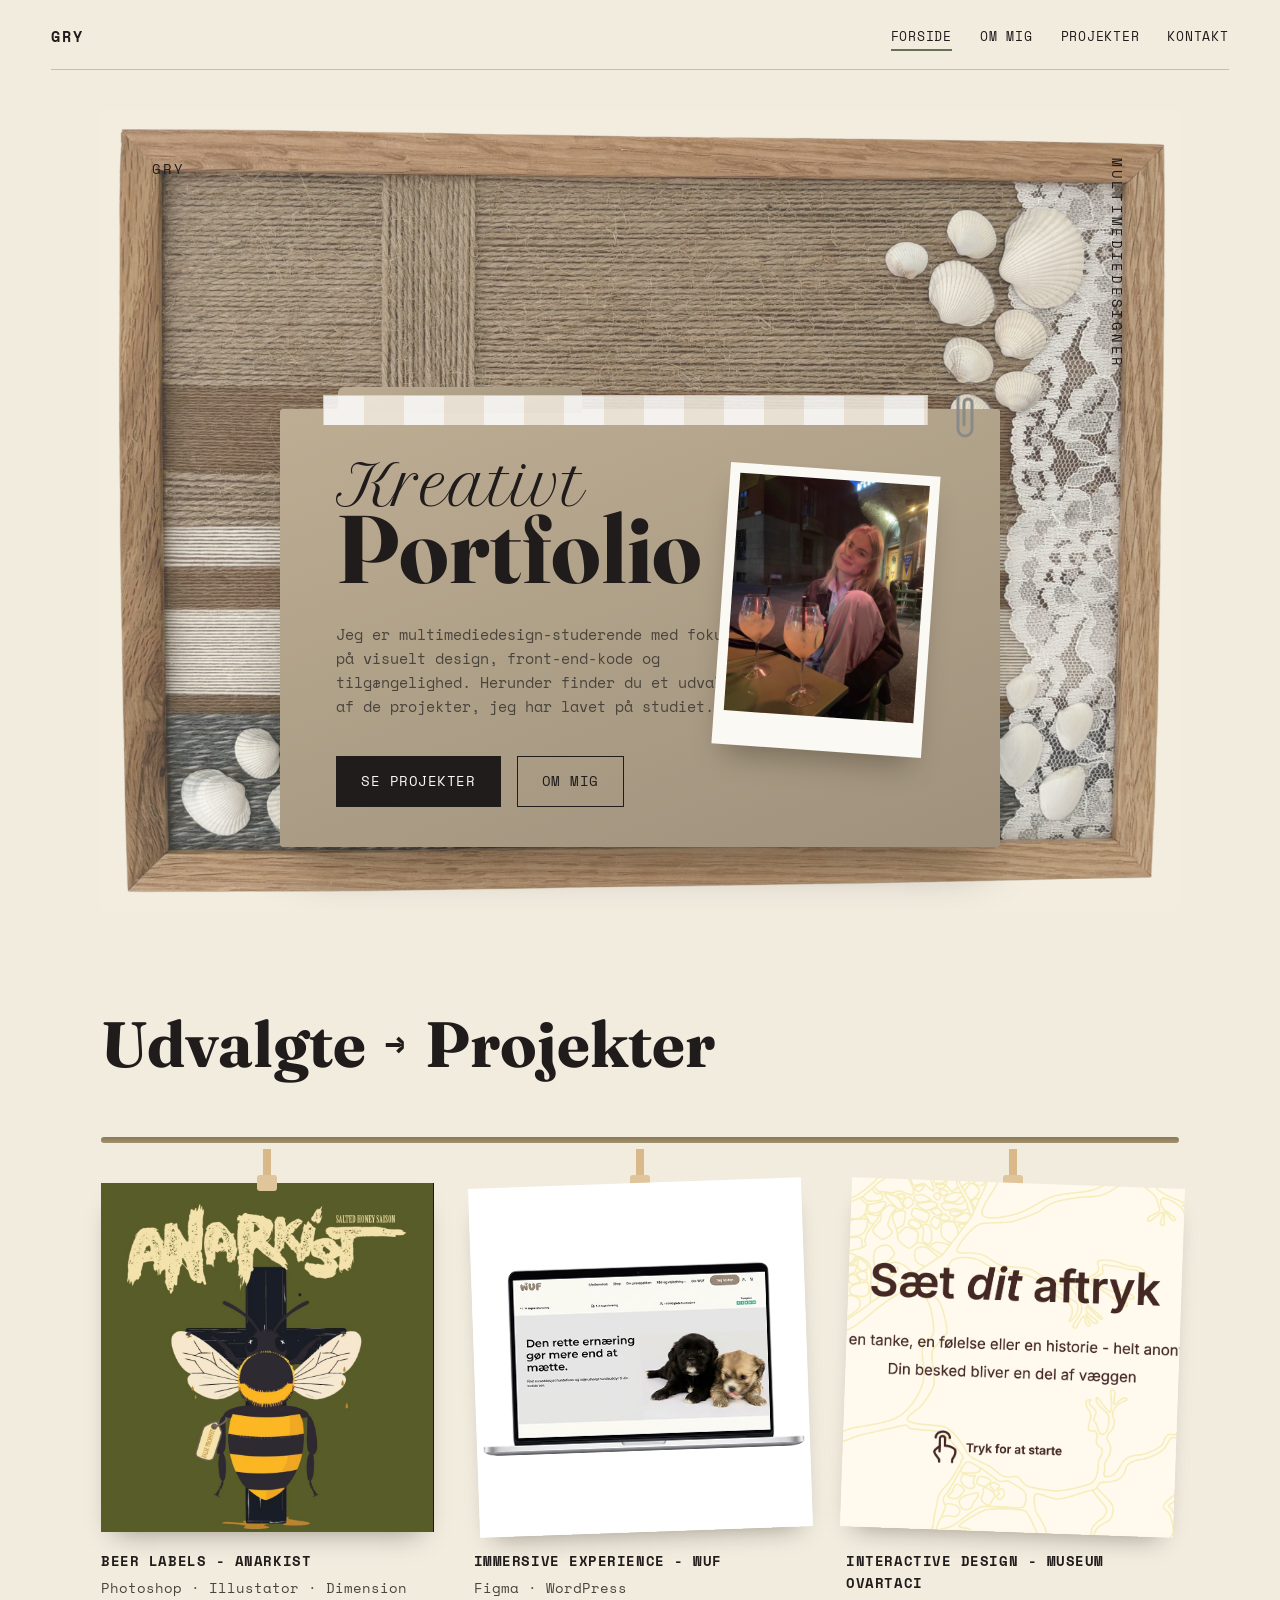
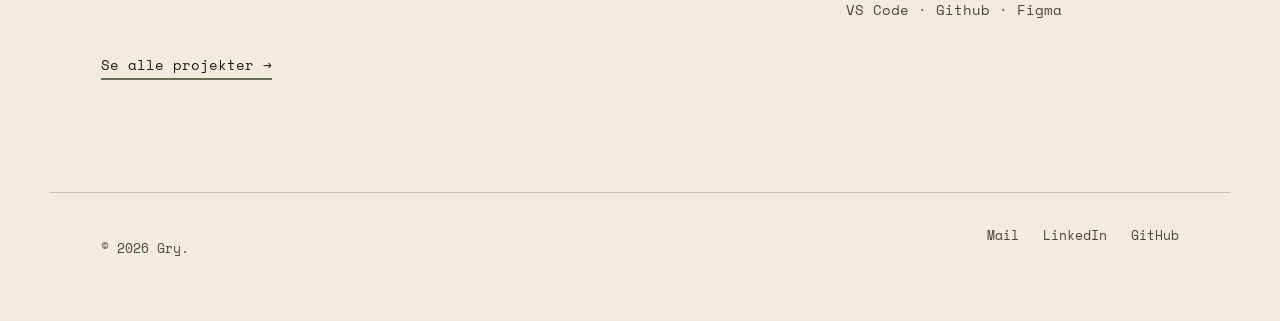
==== index.html @ 0da162b5 "Opsætning af portfolio Opsætning af portfolio, ændring i css, tilføjet flere html filer" ====
<!DOCTYPE html>
<html lang="da">
<head>
<meta charset="UTF-8">
<meta name="viewport" content="width=device-width, initial-scale=1.0">
<title>Gry — Portfolio</title>
<link rel="preconnect" href="https://fonts.googleapis.com">
<link href="https://fonts.googleapis.com/css2?family=Fraunces:opsz,wght@9..144,600;9..144,700&family=Petit+Formal+Script&family=Space+Mono:wght@400;700&display=swap" rel="stylesheet">
<link rel="stylesheet" href="css/scrapbook.css">
</head>
<body>

<a class="skip-link" href="#main">Spring til indhold</a>

<header class="site-header">
  <nav class="main-nav" aria-label="Hovednavigation">
    <a href="index.html" class="logo">Gry</a>
    <ul class="nav-links">
      <li><a href="index.html" aria-current="page">Forside</a></li>
      <li><a href="om-mig.html">Om mig</a></li>
      <li><a href="projekter.html">Projekter</a></li>
      <li><a href="kontakt.html">Kontakt</a></li>
    </ul>
  </nav>
</header>

<main id="main">

  <section class="folder-scene">
    <div class="folder-scene-bg">
      <img class="folder-scene-image" src="images/muslinge-billede.png" alt="">

      <div class="folder-topline">
        <span>Gry</span>
        <span class="vertical-label">Multimediedesigner</span>
      </div>

      <div class="folder-card">
        <div class="folder-papers" aria-hidden="true"></div>

        <svg class="paperclip" viewBox="0 0 34 60" aria-hidden="true">
          <path d="M10 10 V42 a7 7 0 0 0 14 0 V16 a4 4 0 0 0 -8 0 V38" fill="none" stroke="#8a8a8a" stroke-width="3" stroke-linecap="round"/>
        </svg>

        <figure class="polaroid" aria-hidden="true">
        <img
          class="polaroid-photo"
          src="images/profilbillede.JPG"
          alt="Portræt af Gry.">
        </figure>

        <p class="folder-title-script">Kreativt</p>
        <h1 class="folder-title-main">Portfolio</h1>

        <p class="folder-tagline">Jeg er multimediedesign-studerende med fokus på visuelt design, front-end-kode og tilgængelighed. Herunder finder du et udvalg af de projekter, jeg har lavet på studiet.</p>

        <div class="folder-actions">
          <a href="projekter.html" class="btn btn-primary">Se projekter</a>
          <a href="om-mig.html" class="btn btn-ghost">Om mig</a>
        </div>
      </div>
    </div>
  </section>

  <section class="clothesline-section" aria-labelledby="works-heading">
    <h2 id="works-heading" class="section-heading-big">Udvalgte <span class="arrow">&rarr;</span> Projekter</h2>

    <div class="clothesline-rope" aria-hidden="true"></div>

    <div class="clothesline-items">
      <article class="clothesline-item">
        <svg class="peg" viewBox="0 0 20 42" aria-hidden="true">
          <rect x="6" y="0" width="8" height="30" fill="#d9b98a"/>
          <rect x="0" y="26" width="20" height="16" rx="3" fill="#e0c49a"/>
        </svg>
        <img
         class="clothesline-photo"
         src="images/bee-flat-beerlabel.png" alt="Beer Labels - Anarkist">
        <h3>Beer Labels - Anarkist</h3>
        <p>Photoshop · Illustator · Dimension</p>
      </article>

      <article class="clothesline-item">
        <svg class="peg" viewBox="0 0 20 42" aria-hidden="true">
          <rect x="6" y="0" width="8" height="30" fill="#d9b98a"/>
          <rect x="0" y="26" width="20" height="16" rx="3" fill="#e0c49a"/>
        </svg>
        <img
         class="clothesline-photo"
         src="images/wuf-computer.png" alt="Immersive Experience - WUF">
        <h3>Immersive Experience - WUF</h3>
        <p>Figma · WordPress</p>
      </article>

      <article class="clothesline-item">
        <svg class="peg" viewBox="0 0 20 42" aria-hidden="true">
          <rect x="6" y="0" width="8" height="30" fill="#d9b98a"/>
          <rect x="0" y="26" width="20" height="16" rx="3" fill="#e0c49a"/>
        </svg>
        <img
         class="clothesline-photo"
         src="images/ovartaci-tabletskærm.png" alt="Interactive Design - Museum Ovartaci">
        <h3>Interactive Design - Museum Ovartaci</h3>
        <p>VS Code · Github · Figma</p>
      </article>
    </div>

    <a href="projekter.html" class="link-arrow">Se alle projekter &rarr;</a>
  </section>

</main>

<footer class="site-footer">
  <p>&copy; 2026 Gry.</p>
  <ul class="footer-links">
    <li><a href="mailto:gryblum@gmail.com">Mail</a></li>
    <li><a href="https://www.linkedin.com/in/gry-blum-andresen-62b1443a3/" target="_blank" rel="noopener noreferrer">LinkedIn</a></li>
    <li><a href="https://github.com/gryblum" target="_blank" rel="noopener noreferrer">GitHub</a></li>
  </ul>
</footer>

</body>
</html>
---- css/scrapbook.css ----
/* =========================================================
   SCRAPBOOK / COLLAGE DESIGN SYSTEM
   ========================================================= */

:root {
  --paper: #F3EDE0;
  --paper-warm: #EFE6D3;
  --folder: #bdad93;
  --folder-dark: #9f917c;
  --folder-shadow: #837766;
  --ink: #201C1C;
  --ink-soft: #4A443C;
  --rose: #a2b686;
  --rose-deep: #687155;
  --sage: #8B9574;
  --line: #C9BFA8;
  --paper-white: #FBF9F3;

  --font-script: 'Petit Formal Script', cursive;
  --font-display: 'Fraunces', serif;
  --font-mono: 'Space Mono', monospace;

  --max-width: 1180px;
  --gutter: clamp(1.25rem, 4vw, 3.5rem);
}

* { box-sizing: border-box; }
html { scroll-behavior: smooth; }

body {
  margin: 0;
  background: var(--paper);
  background-image:
    repeating-linear-gradient(0deg, rgba(0,0,0,0.012) 0px, transparent 1px, transparent 2px),
    repeating-linear-gradient(90deg, rgba(0,0,0,0.012) 0px, transparent 1px, transparent 2px);
  color: var(--ink);
  font-family: var(--font-mono);
  font-size: 0.98rem;
  line-height: 1.65;
  -webkit-font-smoothing: antialiased;
}
img { max-width: 100%; display: block; }
a { color: inherit; }

/* ---------- Accessibility ---------- */
.skip-link {
  position: absolute;
  left: -999px;
  top: 0;
  background: var(--ink);
  color: var(--paper-white);
  padding: 0.75rem 1.25rem;
  z-index: 200;
  font-family: var(--font-mono);
}
.skip-link:focus { left: var(--gutter); top: var(--gutter); }
:focus-visible { outline: 3px solid var(--rose-deep); outline-offset: 3px; }
.visually-hidden {
  position: absolute; width: 1px; height: 1px; padding: 0; margin: -1px;
  overflow: hidden; clip: rect(0,0,0,0); white-space: nowrap; border: 0;
}

/* ---------- Header / Nav ---------- */
.site-header { padding: 1.5rem var(--gutter) 0; }
.main-nav {
  max-width: var(--max-width);
  margin: 0 auto;
  display: flex;
  align-items: center;
  justify-content: space-between;
  padding-bottom: 1.25rem;
  border-bottom: 1px solid var(--line);
}
.logo {
  font-family: var(--font-mono);
  font-weight: 700;
  font-size: 0.95rem;
  letter-spacing: 0.12em;
  text-transform: uppercase;
  text-decoration: none;
}
.nav-links {
  list-style: none;
  display: flex;
  gap: 1.75rem;
  margin: 0;
  padding: 0;
  font-family: var(--font-mono);
  font-size: 0.8rem;
  letter-spacing: 0.06em;
  text-transform: uppercase;
}
.nav-links a { text-decoration: none; padding-bottom: 3px; border-bottom: 2px solid transparent; }
.nav-links a:hover,
.nav-links a[aria-current="page"] { border-bottom-color: var(--rose-deep); }

/* =========================================================
   FOLDER HERO
   ========================================================= */
.folder-scene {
  max-width: var(--max-width);
  margin: 2.5rem auto 0;
  padding: 0 var(--gutter);
  position: relative;
}
.folder-scene-bg {
  position: relative;
  border-radius: 4px;
  overflow: hidden;
  padding: 3rem var(--gutter) 4rem;
  min-height: 560px;
  display: flex;
  flex-direction: column;
}
.folder-scene-image {
  position: absolute;
  inset: 0;
  width: 100%;
  height: 100%;
  object-fit: cover;
  z-index: 0;
}
.folder-scene-bg::after {
  content: "";
  position: absolute;
  inset: 0;
  background: rgba(243, 237, 224, 0.25);
  z-index: 1;
}
.folder-topline {
  position: relative;
  z-index: 2;
  display: flex;
  justify-content: space-between;
  align-items: flex-start;
  font-family: var(--font-mono);
  font-size: 0.85rem;
  letter-spacing: 0.12em;
  text-transform: uppercase;
  color: var(--ink);
}
.folder-topline .vertical-label {
  writing-mode: vertical-rl;
  letter-spacing: 0.2em;
}

.folder-card {
  position: relative;
  z-index: 2;
  margin: 2.5rem auto 0;
  width: min(720px, 100%);
  background: linear-gradient(160deg, var(--folder) 0%, var(--folder-dark) 100%);
  border-radius: 3px;
  padding: 3rem clamp(1.5rem, 5vw, 3.5rem) 2.5rem;
  box-shadow: 0 30px 50px -20px rgba(20,15,5,0.45);
}
.folder-card::before {
  /* folder tab */
  content: "";
  position: absolute;
  top: -22px;
  left: 8%;
  width: 34%;
  height: 26px;
  background: linear-gradient(160deg, var(--folder) 0%, var(--folder-dark) 100%);
  border-radius: 6px 6px 0 0;
}
.folder-papers {
  position: absolute;
  top: -14px;
  left: 6%;
  right: 10%;
  height: 30px;
  background: repeating-linear-gradient(90deg, #fff 0 40px, #f2ece0 40px 80px);
  border: 1px solid #ddd6c4;
  border-bottom: none;
  opacity: 0.85;
}

.folder-title-script {
  font-family: var(--font-script);
  font-size: clamp(2.2rem, 6vw, 3.5rem);
  line-height: 1;
  margin: 0 0 -0.6rem;
  color: var(--ink);
}
.folder-title-main {
  font-family: var(--font-display);
  font-weight: 700;
  font-size: clamp(3rem, 10vw, 6rem);
  line-height: 0.95;
  margin: 0;
  color: var(--ink);
}
.folder-tagline {
  font-family: var(--font-mono);
  font-size: 0.92rem;
  max-width: 46ch;
  margin: 1.75rem 0 0;
  color: var(--ink-soft);
}

.polaroid {
  position: absolute;
  top: 10%;
  right: 4%;
  width: clamp(150px, 20vw, 210px);
  background: var(--paper-white);
  padding: 10px 10px 34px;
  box-shadow: 0 18px 30px -12px rgba(20,15,5,0.35);
  transform: rotate(4deg);
}
.polaroid-photo {
  width: 100%;
  aspect-ratio: 4/5;
  object-fit: cover;
  display: block;
}
.paperclip {
  position: absolute;
  top: -22px;
  right: 18px;
  width: 34px;
  height: 60px;
}

.folder-actions {
  display: flex;
  gap: 1rem;
  flex-wrap: wrap;
  margin-top: 2.25rem;
}

/* ---------- Buttons ---------- */
.btn {
  font-family: var(--font-mono);
  font-size: 0.85rem;
  letter-spacing: 0.04em;
  padding: 0.85rem 1.5rem;
  text-decoration: none;
  display: inline-block;
  border: 1.5px solid var(--ink);
  text-transform: uppercase;
}
.btn-primary { background: var(--ink); color: var(--paper-white); }
.btn-primary:hover { background: var(--rose-deep); border-color: var(--rose-deep); }
.btn-ghost { background: transparent; color: var(--ink); }
.btn-ghost:hover { border-color: var(--rose-deep); color: var(--rose-deep); }

/* =========================================================
   CLOTHESLINE / SAMPLE WORKS SECTION
   ========================================================= */
.clothesline-section {
  max-width: var(--max-width);
  margin: 0 auto;
  padding: 5rem var(--gutter) 4rem;
}
.clothesline-rope {
  position: relative;
  height: 6px;
  background: linear-gradient(#8a7857, #a0916c);
  border-radius: 3px;
  margin-bottom: 2.5rem;
}
.clothesline-items {
  display: grid;
  grid-template-columns: repeat(3, 1fr);
  gap: 2.5rem;
}
.clothesline-item { position: relative; text-align: left; }
.peg {
  position: absolute;
  top: -34px;
  left: 50%;
  transform: translateX(-50%);
  width: 20px;
  height: 42px;
}
.clothesline-photo {
  width: 100%;
  aspect-ratio: 1 / 1.05;
  object-fit: cover;
  display: block;
  box-shadow: 0 14px 26px -14px rgba(20,15,5,0.4);
}
.clothesline-item:nth-child(2) .clothesline-photo { transform: rotate(-2deg); }
.clothesline-item:nth-child(3) .clothesline-photo { transform: rotate(2deg); }
.clothesline-item h3 {
  font-family: var(--font-mono);
  font-size: 0.85rem;
  text-transform: uppercase;
  letter-spacing: 0.04em;
  margin: 1.1rem 0 0.3rem;
}
.clothesline-item p {
  font-size: 0.85rem;
  color: var(--ink-soft);
  margin: 0;
}

.section-heading-big {
  font-family: var(--font-display);
  font-weight: 700;
  font-size: clamp(2.2rem, 6vw, 4rem);
  margin: 0 0 2.5rem;
  display: flex;
  align-items: center;
  gap: 1.2rem;
}
.section-heading-big .arrow { font-family: var(--font-mono); font-size: 0.5em; }

.link-arrow {
  display: inline-block;
  margin-top: 2rem;
  font-family: var(--font-mono);
  font-size: 0.85rem;
  text-decoration: none;
  border-bottom: 2px solid var(--rose-deep);
  padding-bottom: 2px;
}

/* =========================================================
   FLORAL CORNER DECORATIONS
   ========================================================= */
.floral-corner {
  position: absolute;
  width: clamp(120px, 16vw, 220px);
  opacity: 0.9;
  pointer-events: none;
}
.floral-corner.left { left: -20px; }
.floral-corner.right { right: -20px; }

/* =========================================================
   Shared content blocks (reused across pages)
   ========================================================= */
.content-block {
  max-width: var(--max-width);
  margin: 0 auto;
  padding: 3rem var(--gutter);
  border-top: 1px solid var(--line);
}
.content-block p { max-width: 62ch; color: var(--ink-soft); }

/* ---------- Footer ---------- */
.site-footer {
  max-width: var(--max-width);
  margin: 3rem auto 0;
  padding: 2rem var(--gutter) 3rem;
  border-top: 1px solid var(--line);
  display: flex;
  justify-content: space-between;
  flex-wrap: wrap;
  gap: 1rem;
  color: var(--ink-soft);
  font-size: 0.82rem;
  font-family: var(--font-mono);
}
.footer-links { list-style: none; display: flex; gap: 1.5rem; margin: 0; padding: 0; }
.footer-links a { text-decoration: none; }
.footer-links a:hover { color: var(--rose-deep); }

/* =========================================================
   NOTEBOOK SPREAD (om mig)
   ========================================================= */
.notebook-hero {
  max-width: var(--max-width);
  margin: 2.5rem auto 0;
  padding: 0 var(--gutter);
}
.notebook-kicker {
  font-family: var(--font-mono);
  font-size: 0.85rem;
  letter-spacing: 0.1em;
  text-transform: uppercase;
  color: var(--rose-deep);
  margin: 0 0 0.75rem;
}
.notebook-hero .folder-title-main { font-size: clamp(2.4rem, 7vw, 4.2rem); }
.notebook-hero .folder-tagline { margin-top: 1.25rem; }

.notebook-spread {
  max-width: var(--max-width);
  margin: 3rem auto 0;
  padding: 0 var(--gutter) 4rem;
  display: grid;
  grid-template-columns: 0.9fr 1.3fr;
  gap: 0;
  background: var(--paper-white);
  box-shadow: 0 24px 50px -30px rgba(20,15,5,0.35);
}
.notebook-photo-panel {
  position: relative;
  padding: 2.5rem;
  background: var(--paper-white);
}
.torn-photo {
  position: relative;
  aspect-ratio: 3 / 4;
  background: linear-gradient(150deg, #cfcabb, #8f8a78);
  clip-path: polygon(0 0, 60% 0, 65% 8%, 58% 16%, 68% 24%, 60% 34%, 70% 44%, 62% 55%, 72% 66%, 100% 60%, 100% 100%, 0 100%);
}
.notebook-text-panel {
  position: relative;
  padding: 2.5rem 3rem;
  border-left: 1px solid var(--line);
}
.notebook-text-panel::before {
  content: "";
  position: absolute;
  inset: 2.5rem 3rem;
  background: repeating-linear-gradient(0deg, transparent 0 31px, var(--line) 31px 32px);
  opacity: 0.35;
  pointer-events: none;
}
.badge-pill {
  display: inline-block;
  font-family: var(--font-mono);
  font-size: 0.9rem;
  letter-spacing: 0.06em;
  text-transform: uppercase;
  padding: 0.6rem 1.5rem;
  border: 1.5px solid var(--ink);
  border-radius: 999px;
  margin: 0 0 1.75rem;
  position: relative;
  z-index: 1;
  background: var(--paper-white);
}
.notebook-text-panel p {
  position: relative;
  z-index: 1;
  max-width: 56ch;
  color: var(--ink-soft);
  margin: 0 0 1.1rem;
}

.skills-list {
  list-style: none;
  margin: 0;
  padding: 0;
  display: grid;
  grid-template-columns: repeat(4, 1fr);
  gap: 1.75rem;
}
.skills-list h3 {
  font-family: var(--font-mono);
  font-size: 0.9rem;
  text-transform: uppercase;
  letter-spacing: 0.04em;
  margin: 0 0 0.4rem;
}
.skills-list p { margin: 0; color: var(--ink-soft); font-size: 0.85rem; }

@media (max-width: 900px) {
  .notebook-spread { grid-template-columns: 1fr; }
  .notebook-text-panel { border-left: none; border-top: 1px solid var(--line); }
  .skills-list { grid-template-columns: 1fr 1fr; }
}

/* =========================================================
   CONTACT — FOLDER CARD
   ========================================================= */
.contact-hero {
  max-width: var(--max-width);
  margin: 2.5rem auto 0;
  padding: 0 var(--gutter);
  position: relative;
}
.contact-folder {
  position: relative;
  max-width: 620px;
  margin: 0 auto;
  background: linear-gradient(160deg, var(--folder) 0%, var(--folder-dark) 100%);
  padding: 3rem clamp(1.5rem, 5vw, 3rem);
  text-align: center;
  box-shadow: 0 30px 50px -22px rgba(20,15,5,0.4);
}
.contact-folder::before {
  content: "";
  position: absolute;
  top: -20px;
  left: 10%;
  width: 32%;
  height: 24px;
  background: linear-gradient(160deg, var(--folder) 0%, var(--folder-dark) 100%);
  border-radius: 6px 6px 0 0;
}
.contact-folder h1 {
  font-family: var(--font-display);
  font-weight: 700;
  font-size: clamp(2.2rem, 6vw, 3.2rem);
  margin: 0 0 0.75rem;
}
.contact-folder p { color: var(--ink-soft); max-width: 40ch; margin: 0 auto; }

.contact-block {
  max-width: 780px;
  margin: 3.5rem auto 0;
  padding: 0 var(--gutter) 4rem;
  display: grid;
  grid-template-columns: 0.9fr 1.1fr;
  gap: 3rem;
}
.contact-list {
  list-style: none;
  margin: 0;
  padding: 0;
  display: flex;
  flex-direction: column;
  gap: 1.4rem;
}
.contact-list li { display: flex; flex-direction: column; gap: 0.2rem; }
.contact-label {
  font-family: var(--font-mono);
  font-size: 0.78rem;
  text-transform: uppercase;
  letter-spacing: 0.06em;
  color: var(--ink-soft);
}
.contact-list a { text-decoration: none; font-size: 1rem; }
.contact-list a:hover { color: var(--rose-deep); }

.contact-form { display: flex; flex-direction: column; }
.form-field { display: flex; flex-direction: column; margin-bottom: 1.25rem; }
.form-field label {
  font-family: var(--font-mono);
  font-size: 0.8rem;
  text-transform: uppercase;
  letter-spacing: 0.04em;
  margin-bottom: 0.4rem;
}
.form-field input,
.form-field textarea {
  font-family: var(--font-mono);
  font-size: 0.95rem;
  padding: 0.7rem 0.85rem;
  border: 1.5px solid var(--line);
  background: var(--paper-white);
  color: var(--ink);
}
.form-field input:focus,
.form-field textarea:focus { border-color: var(--rose-deep); }
.contact-form .btn { align-self: flex-start; border: none; cursor: pointer; }

@media (max-width: 760px) {
  .contact-block { grid-template-columns: 1fr; }
}

/* =========================================================
   PROJECT DETAIL PAGE
   ========================================================= */
.project-hero {
  max-width: var(--max-width);
  margin: 2.5rem auto 0;
  padding: 0 var(--gutter);
}
.link-back {
  display: inline-block;
  font-family: var(--font-mono);
  font-size: 0.85rem;
  text-decoration: none;
  color: var(--ink-soft);
  margin-bottom: 1.5rem;
}
.link-back:hover { color: var(--rose-deep); }
 
.project-hero .folder-title-main { font-size: clamp(2.4rem, 7vw, 4rem); }
 
.project-meta {
  display: grid;
  grid-template-columns: repeat(4, 1fr);
  gap: 1.5rem;
  margin: 2.5rem 0 0;
  padding: 1.75rem 0;
  border-top: 1px solid var(--line);
  border-bottom: 1px solid var(--line);
}
.project-meta dt {
  font-family: var(--font-mono);
  font-size: 0.75rem;
  text-transform: uppercase;
  letter-spacing: 0.06em;
  color: var(--ink-soft);
  margin: 0 0 0.3rem;
}
.project-meta dd { margin: 0; font-size: 0.92rem; }
.project-meta a { color: var(--rose-deep); text-decoration: none; }
.project-meta a:hover { text-decoration: underline; }
 
.project-cover {
  max-width: var(--max-width);
  margin: 3rem auto 0;
  padding: 0 var(--gutter);
}
.project-photo-cover {
  aspect-ratio: 16/9;
  background: linear-gradient(150deg, #cfcabb, #8f8a78);
  box-shadow: 0 24px 40px -20px rgba(20,15,5,0.35);
}
.project-cover figcaption {
  font-family: var(--font-mono);
  font-size: 0.8rem;
  color: var(--ink-soft);
  margin-top: 0.85rem;
}
 
.process-grid {
  display: grid;
  grid-template-columns: 1fr 1fr;
  gap: 1.5rem;
  margin-top: 1.5rem;
}
.process-photo {
  aspect-ratio: 4/3;
  background: linear-gradient(150deg, #d8d3c4, #9c977f);
}
 
.project-pagination {
  max-width: var(--max-width);
  margin: 0 auto;
  padding: 2.5rem var(--gutter) 4rem;
  display: flex;
  justify-content: space-between;
  border-top: 1px solid var(--line);
  font-family: var(--font-mono);
}

/* =========================================================
   PROJECTS OVERVIEW — INDEX CARD GRID
   ========================================================= */
.index-hero {
  max-width: var(--max-width);
  margin: 2.5rem auto 0;
  padding: 0 var(--gutter);
}
.index-hero .folder-title-main { font-size: clamp(2.4rem, 7vw, 4.2rem); }
.index-hero .folder-tagline { margin-top: 1.25rem; }
 
.index-card-grid {
  max-width: var(--max-width);
  margin: 3rem auto 0;
  padding: 0 var(--gutter) 5rem;
  display: grid;
  grid-template-columns: repeat(3, 1fr);
  gap: 2.5rem 2rem;
}
 
.index-card { text-decoration: none; color: inherit; display: block; }
.index-card-tab {
  position: relative;
  background: var(--paper-white);
  padding: 0.9rem 1rem 1.4rem;
  box-shadow: 0 16px 30px -18px rgba(20,15,5,0.35);
  transition: transform 0.15s ease;
}
.index-card:nth-child(3n+2) .index-card-tab { transform: rotate(-1.3deg); }
.index-card:nth-child(3n+3) .index-card-tab { transform: rotate(1.3deg); }
.index-card:hover .index-card-tab { transform: rotate(0deg) translateY(-4px); }
 
.index-card-tab::before {
  content: "";
  position: absolute;
  top: -14px;
  left: 12%;
  width: 40%;
  height: 16px;
  background: var(--folder);
  border-radius: 4px 4px 0 0;
}
.index-card-photo {
  aspect-ratio: 4 / 3;
  background: linear-gradient(150deg, #cfcabb, #8f8a78);
}
.index-card-tab h3 {
  font-family: var(--font-display);
  font-weight: 600;
  font-size: 1.2rem;
  margin: 1rem 0 0.35rem;
}
.index-card-tab p {
  font-family: var(--font-mono);
  font-size: 0.82rem;
  color: var(--ink-soft);
  margin: 0 0 0.5rem;
}
.index-card-tags {
  font-family: var(--font-mono);
  font-size: 0.72rem;
  text-transform: uppercase;
  letter-spacing: 0.05em;
  color: var(--rose-deep);
}
 
@media (max-width: 900px) {
  .index-card-grid { grid-template-columns: 1fr 1fr; }
}
@media (max-width: 600px) {
  .index-card-grid { grid-template-columns: 1fr; }
}
@media (max-width: 760px) {
  .project-meta { grid-template-columns: 1fr 1fr; }
  .process-grid { grid-template-columns: 1fr; }
  .project-pagination { flex-direction: column; gap: 1rem; }
}
@media (max-width: 900px) {
  .clothesline-items { grid-template-columns: 1fr; gap: 3.5rem; }
  .polaroid { position: static; margin: 2rem auto 0; transform: rotate(-2deg); }
  .folder-card::before, .folder-papers { display: none; }
}
@media (prefers-reduced-motion: reduce) { html { scroll-behavior: auto; } }
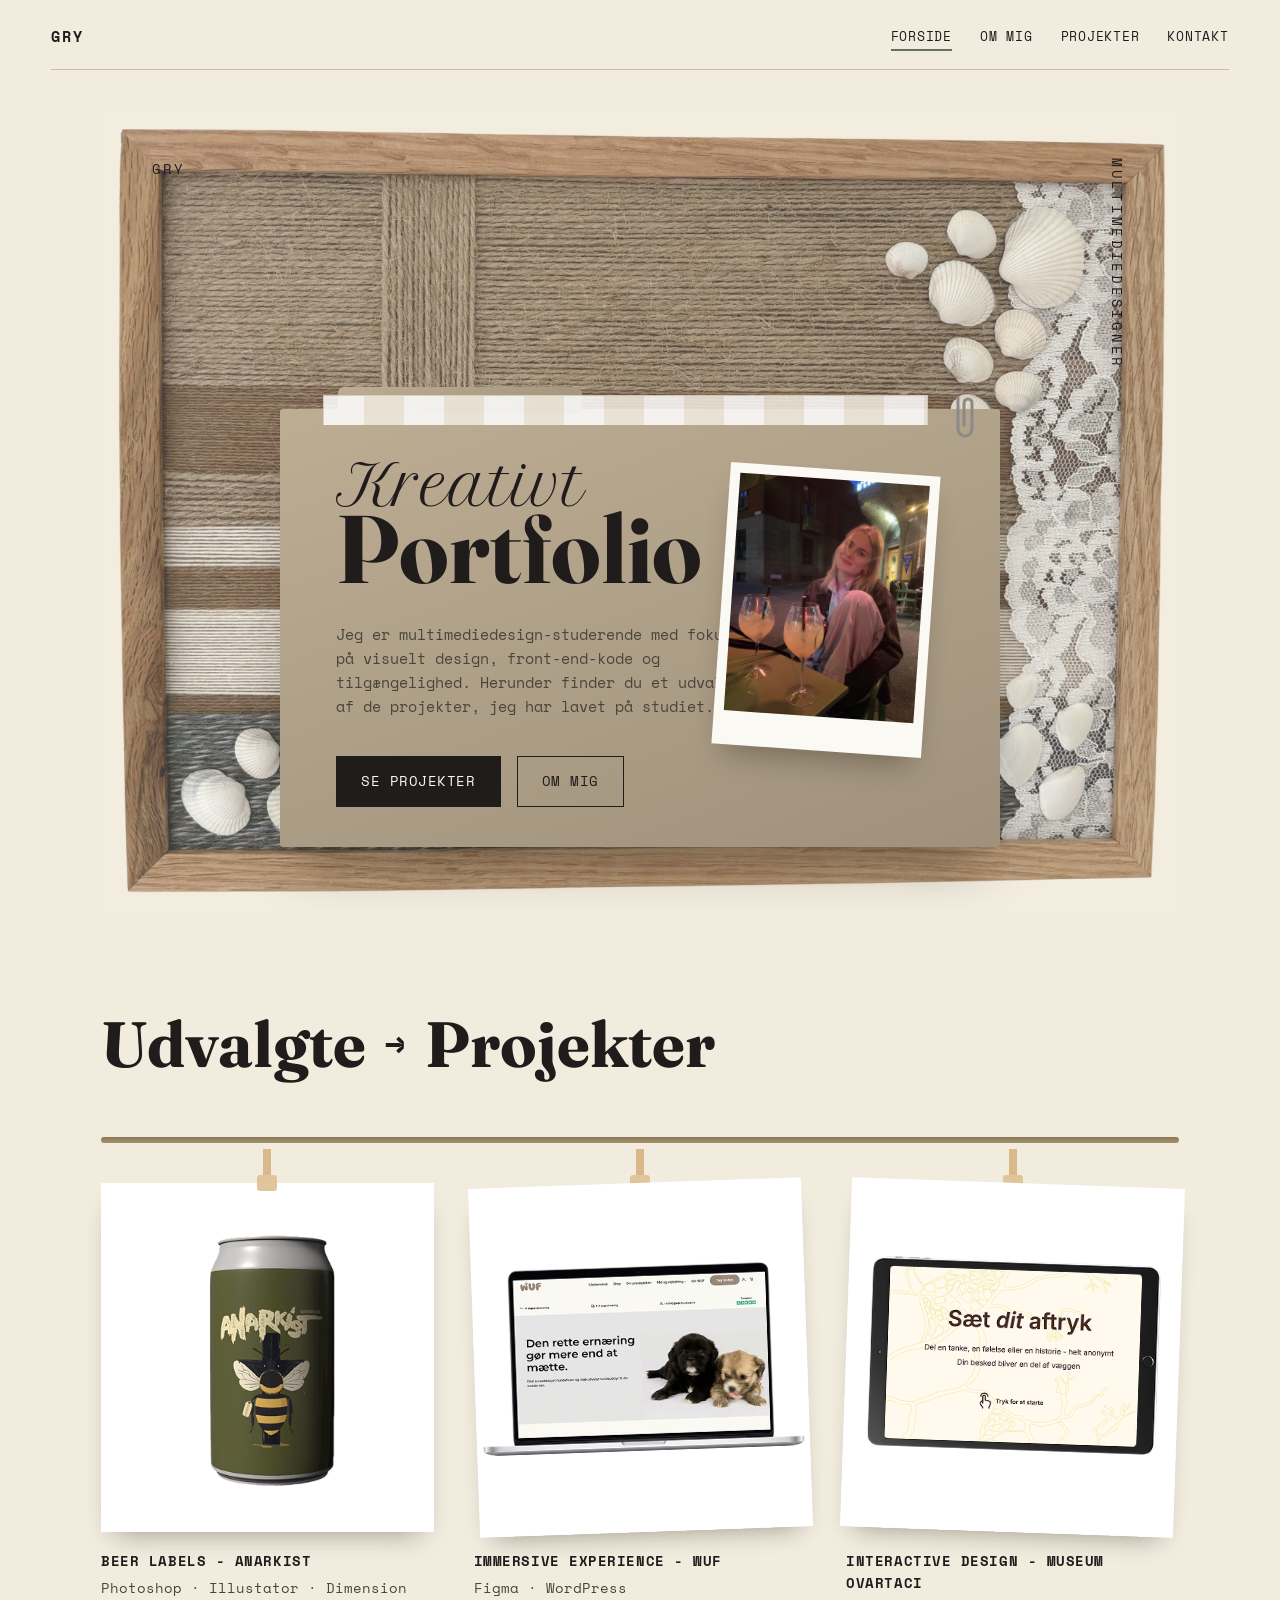
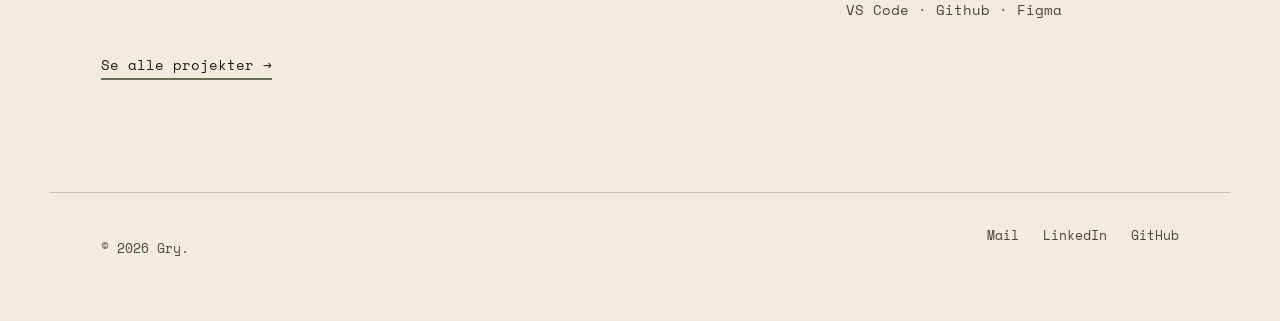
==== commit a6a561c4: "Forside Billeder opdateret på forside" ====
--- a/index.html
+++ b/index.html
@@ -75,7 +75,7 @@
         </svg>
         <img
          class="clothesline-photo"
-         src="images/bee-flat-beerlabel.png" alt="Beer Labels - Anarkist">
+         src="images/bee-beer-square.png" alt="Beer Labels - Anarkist">
         <h3>Beer Labels - Anarkist</h3>
         <p>Photoshop · Illustator · Dimension</p>
       </article>
@@ -99,7 +99,7 @@
         </svg>
         <img
          class="clothesline-photo"
-         src="images/ovartaci-tabletskærm.png" alt="Interactive Design - Museum Ovartaci">
+         src="images/ovartaci-ipad-skærm.png" alt="Interactive Design - Museum Ovartaci">
         <h3>Interactive Design - Museum Ovartaci</h3>
         <p>VS Code · Github · Figma</p>
       </article>
--- a/css/scrapbook.css
+++ b/css/scrapbook.css
@@ -396,8 +396,11 @@
 }
 .torn-photo {
   position: relative;
+  display: block;
+  width: 100%;
+  height: 100%;
+  object-fit: cover;
   aspect-ratio: 3 / 4;
-  background: linear-gradient(150deg, #cfcabb, #8f8a78);
   clip-path: polygon(0 0, 60% 0, 65% 8%, 58% 16%, 68% 24%, 60% 34%, 70% 44%, 62% 55%, 72% 66%, 100% 60%, 100% 100%, 0 100%);
 }
 .notebook-text-panel {
@@ -437,25 +440,35 @@
 
 .skills-list {
   list-style: none;
-  margin: 0;
+  margin: 2rem 0 0;
   padding: 0;
-  display: grid;
-  grid-template-columns: repeat(4, 1fr);
-  gap: 1.75rem;
-}
-.skills-list h3 {
-  font-family: var(--font-mono);
-  font-size: 0.9rem;
-  text-transform: uppercase;
-  letter-spacing: 0.04em;
-  margin: 0 0 0.4rem;
-}
-.skills-list p { margin: 0; color: var(--ink-soft); font-size: 0.85rem; }
+  display: flex;
+  flex-wrap: wrap;
+  align-items: center;
+  gap: 1.1rem;
+}
+
+.tool-item {
+  display: flex;
+  align-items: center;
+  justify-content: center;
+  list-style: none;
+}
+
+.tool-item img {
+  display: block;
+  width: auto;
+  max-width: 64px;
+  height: 46px;
+  object-fit: contain;
+  opacity: 0.95;
+}
 
 @media (max-width: 900px) {
   .notebook-spread { grid-template-columns: 1fr; }
   .notebook-text-panel { border-left: none; border-top: 1px solid var(--line); }
-  .skills-list { grid-template-columns: 1fr 1fr; }
+  .skills-list { gap: 0.8rem; }
+  .tool-item img { max-width: 54px; height: 40px; }
 }
 
 /* =========================================================
@@ -669,7 +682,10 @@
   border-radius: 4px 4px 0 0;
 }
 .index-card-photo {
+  width: 100%;
   aspect-ratio: 4 / 3;
+  object-fit: cover;
+  display: block;
   background: linear-gradient(150deg, #cfcabb, #8f8a78);
 }
 .index-card-tab h3 {
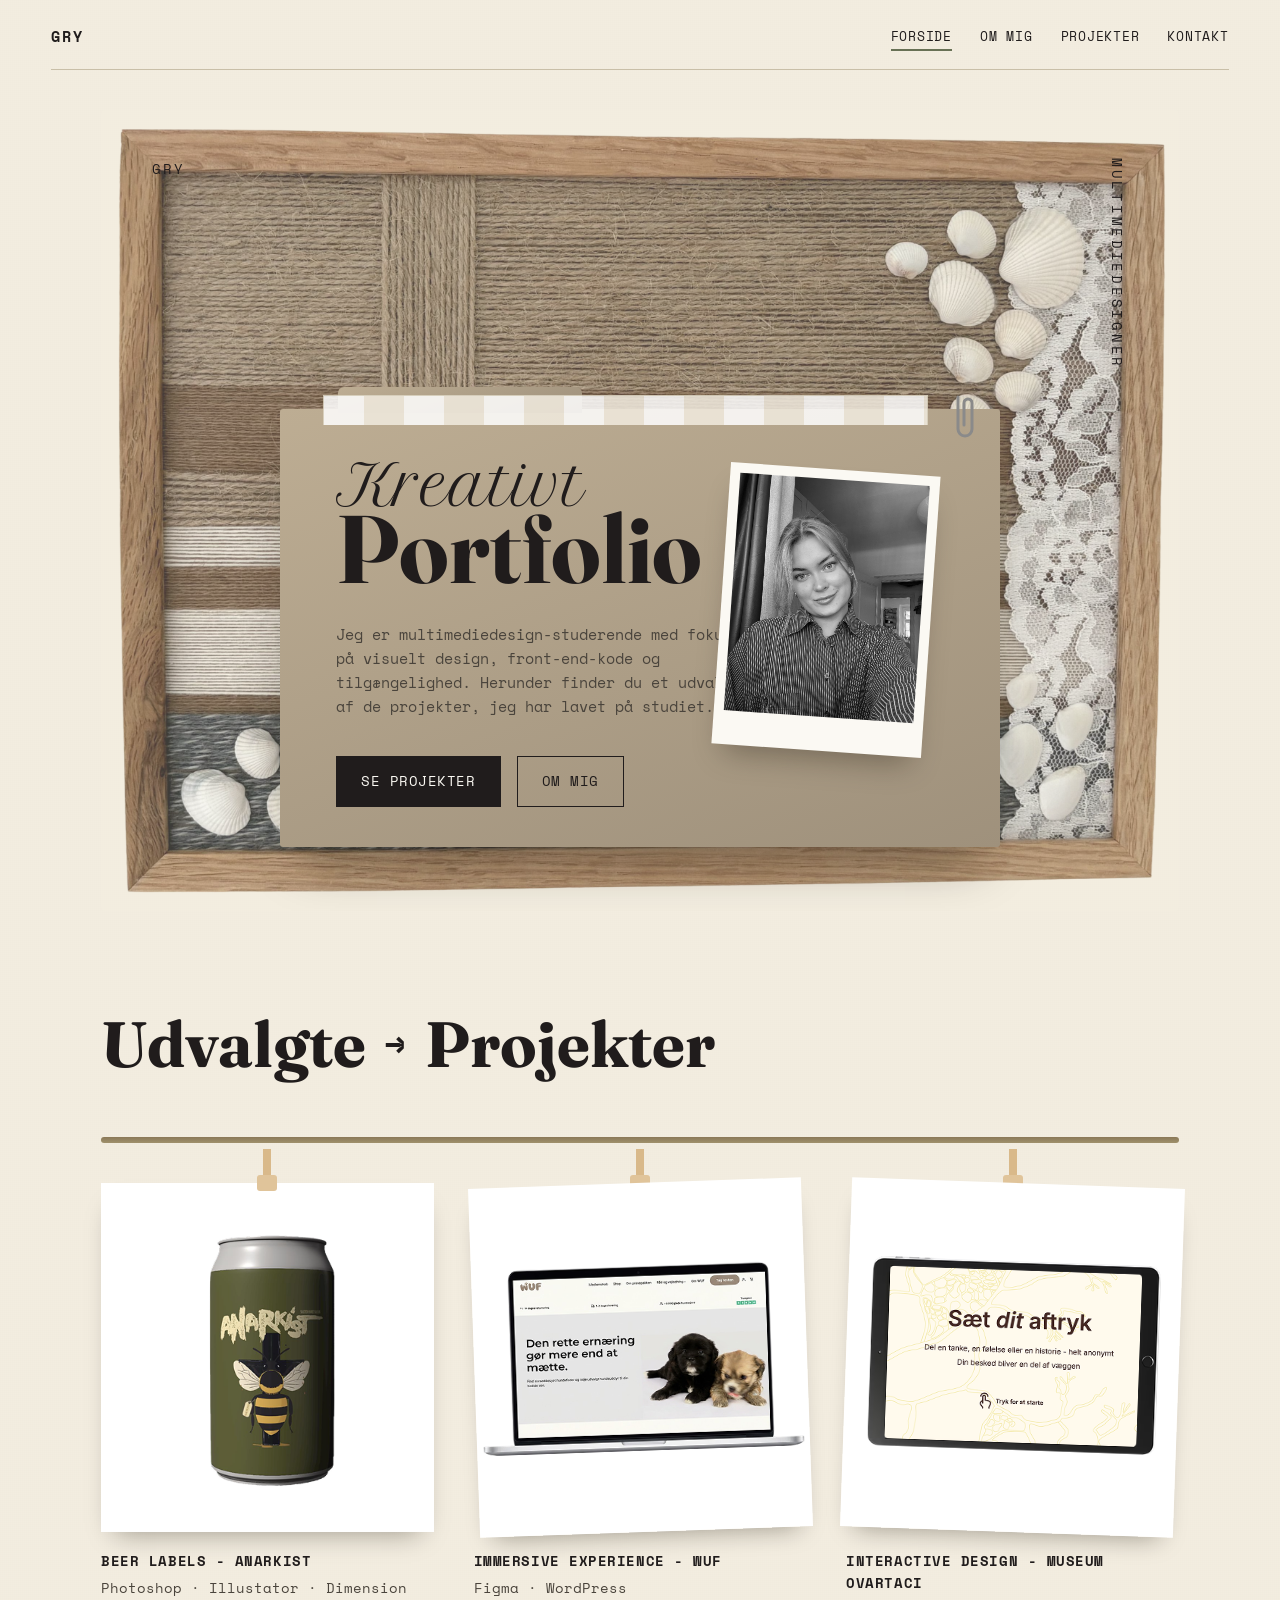
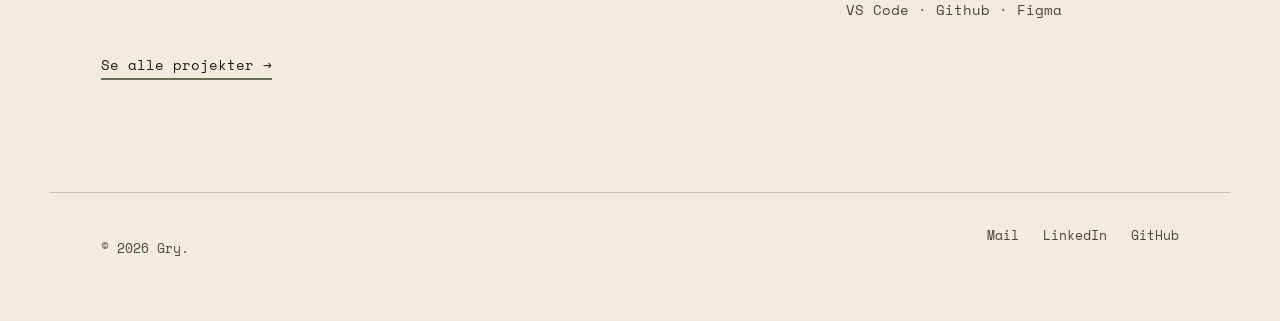
==== commit dd924bde: "opdateret billeder nye billeder mm" ====
--- a/index.html
+++ b/index.html
@@ -45,7 +45,7 @@
         <figure class="polaroid" aria-hidden="true">
         <img
           class="polaroid-photo"
-          src="images/profilbillede.JPG"
+          src="images/portræt1.png"
           alt="Portræt af Gry.">
         </figure>
 
--- a/css/scrapbook.css
+++ b/css/scrapbook.css
@@ -391,17 +391,35 @@
 }
 .notebook-photo-panel {
   position: relative;
+  min-height: 360px;
   padding: 2.5rem;
-  background: var(--paper-white);
-}
-.torn-photo {
-  position: relative;
+  margin: 2.5rem;
+  background:
+    repeating-linear-gradient(0deg, transparent 0 31px, rgba(201, 191, 168, 0.55) 31px 32px),
+    var(--paper-white);
+  border: 1px solid var(--line);
+  box-shadow: 0 14px 22px -16px rgba(20,15,5,0.55);
+  transform: rotate(-2deg);
+}
+.notebook-photo-panel::before {
+  content: "";
+  position: absolute;
+  z-index: 2;
+  top: -18px;
+  left: 50%;
+  width: 112px;
+  height: 34px;
+  background: rgba(206, 178, 126, 0.78);
+  box-shadow: 0 2px 5px rgba(20,15,5,0.12);
+  transform: translateX(-50%) rotate(3deg);
+}
+.notebook-photo-panel img {
+  position: relative;
+  z-index: 1;
   display: block;
   width: 100%;
   height: 100%;
   object-fit: cover;
-  aspect-ratio: 3 / 4;
-  clip-path: polygon(0 0, 60% 0, 65% 8%, 58% 16%, 68% 24%, 60% 34%, 70% 44%, 62% 55%, 72% 66%, 100% 60%, 100% 100%, 0 100%);
 }
 .notebook-text-panel {
   position: relative;
@@ -466,6 +484,7 @@
 
 @media (max-width: 900px) {
   .notebook-spread { grid-template-columns: 1fr; }
+  .notebook-photo-panel { min-height: 220px; margin: 2rem; }
   .notebook-text-panel { border-left: none; border-top: 1px solid var(--line); }
   .skills-list { gap: 0.8rem; }
   .tool-item img { max-width: 54px; height: 40px; }
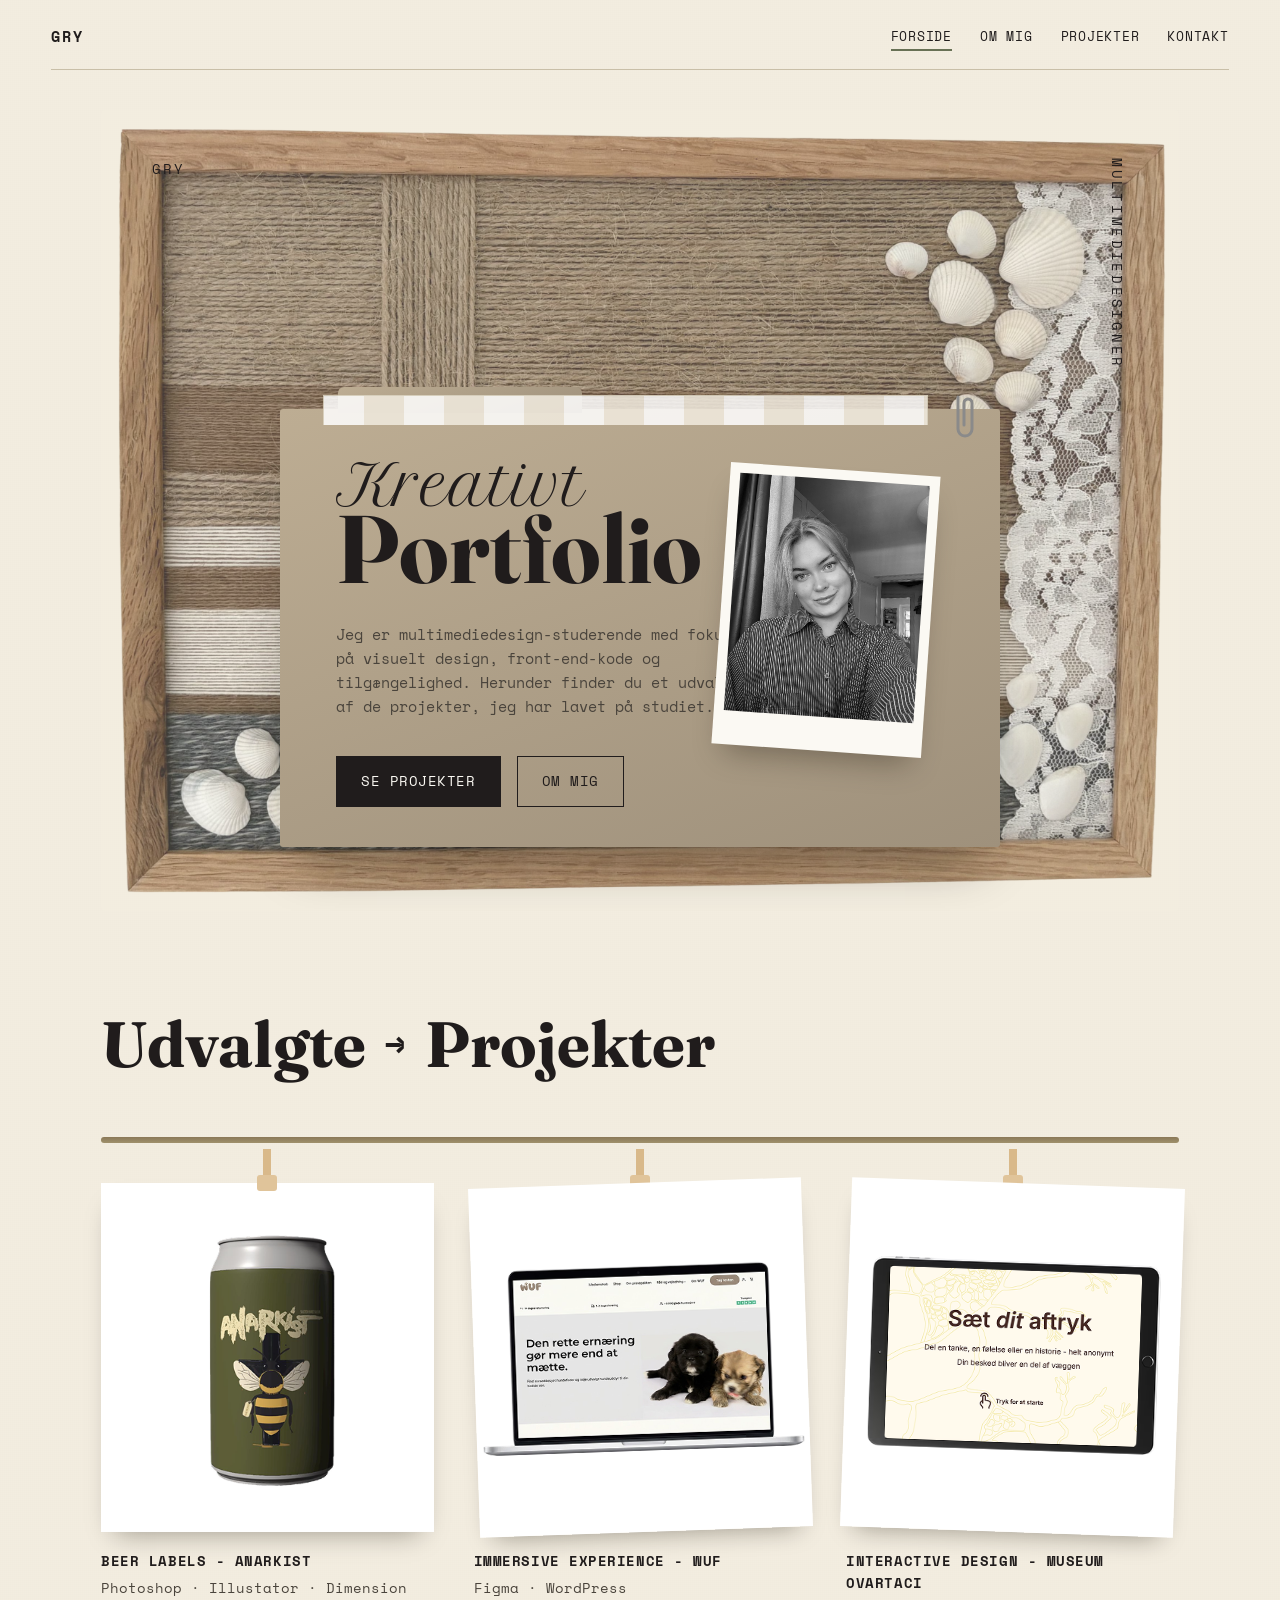
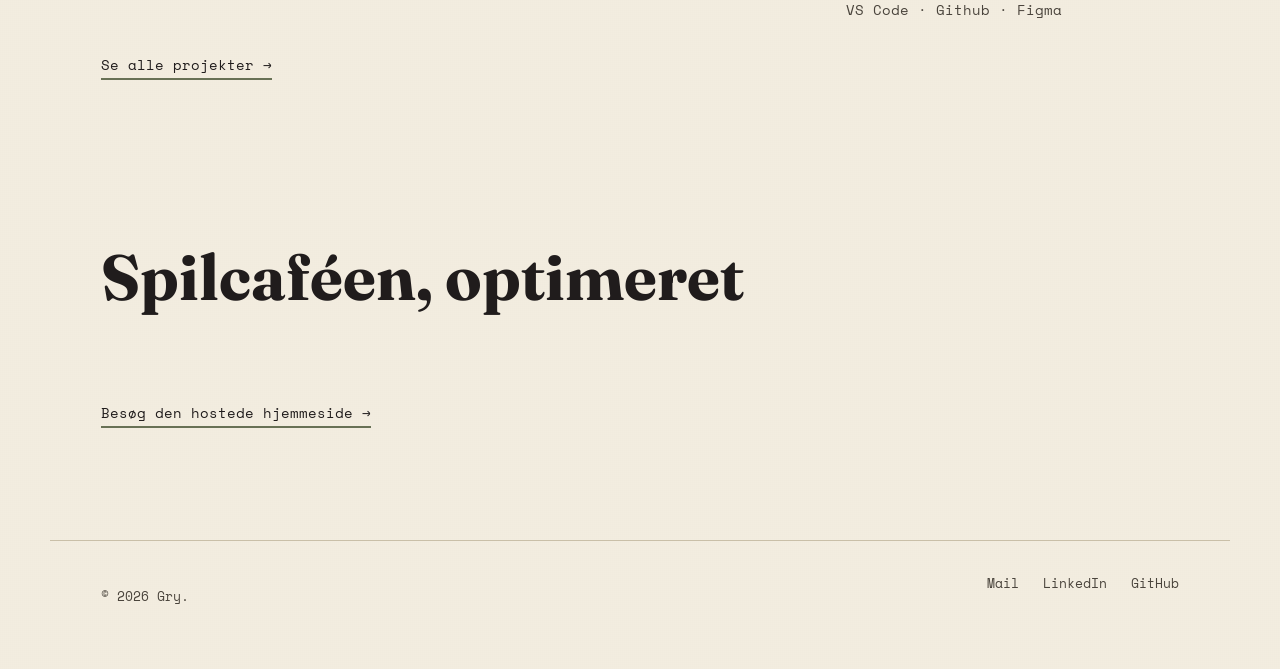
==== commit 0af00bf4: "spilcafe spilcafe eksamen" ====
--- a/index.html
+++ b/index.html
@@ -108,6 +108,11 @@
     <a href="projekter.html" class="link-arrow">Se alle projekter &rarr;</a>
   </section>
 
+  <section class="clothesline-section" aria-labelledby="spilcafe-heading">
+    <h2 id="spilcafe-heading" class="section-heading-big">Spilcaféen, optimeret</h2>
+    <a href="https://gryblum.github.io/Spilcafe-/" class="link-arrow" target="_blank" rel="noopener noreferrer">Besøg den hostede hjemmeside &rarr;</a>
+  </section>
+
 </main>
 
 <footer class="site-footer">
